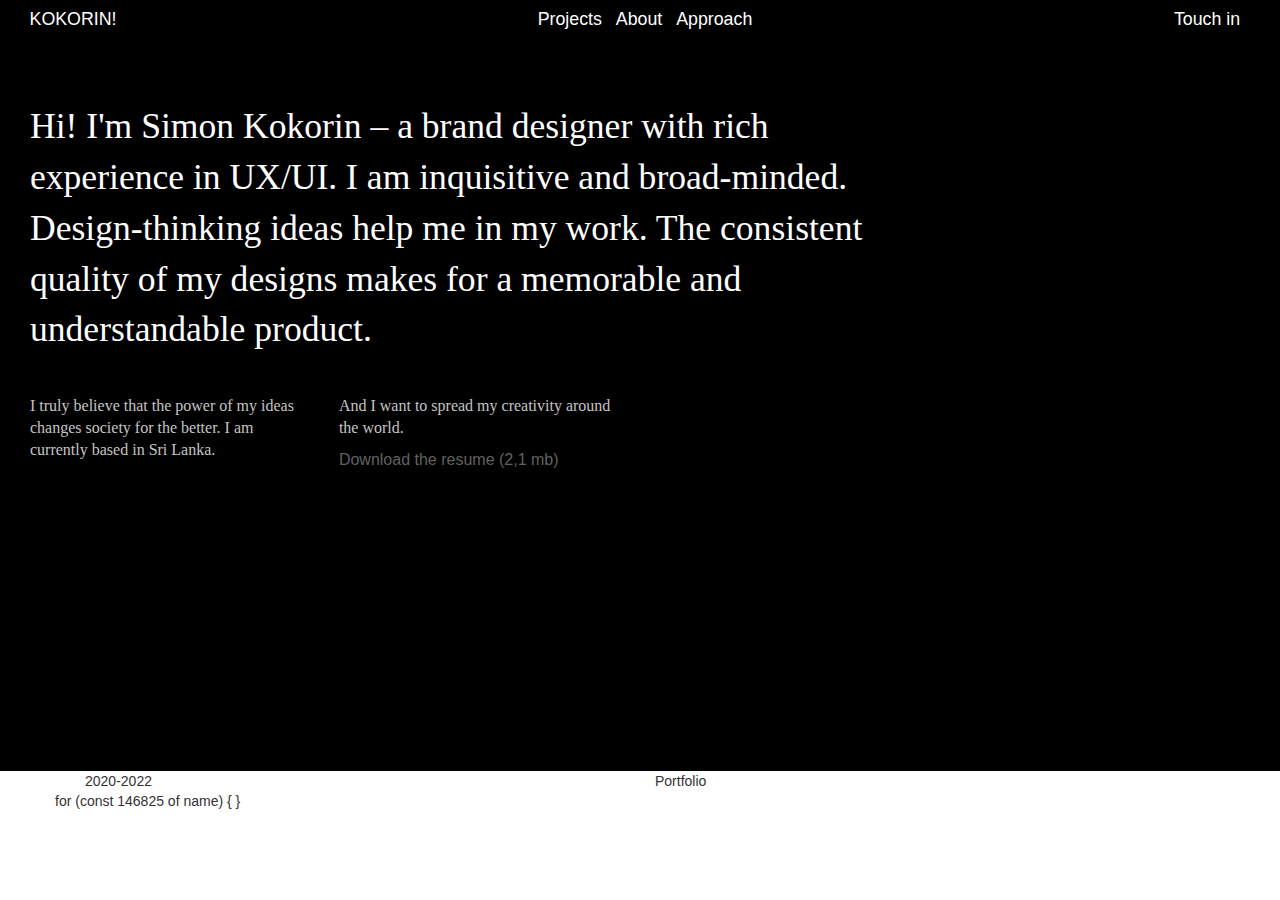
==== github/index.html @ 40609be0 "Add files" ====
<!DOCTYPE html>
<html lang="en">
<head>
    <meta charset="UTF-8">
    <meta http-equiv="X-UA-Compatible" content="IE=edge">
    <meta name="viewport" content="width=device-width, initial-scale=1.0">
    <link rel="stylesheet" href="css/bootstrap.css">
    <link rel="stylesheet" href="css/style.css">
    <title>Portfolio</title>
</head>
<body>
  <div class="header">
    <h4 class="header-name"><a href="/index.html">KOKORIN!</a></h4>
    <div class="header-menu">
        <h4><a href="/index.html">Projects</a></h4>
        <h4><a href="/index.html">About</a></h4>
        <h4><a href="/index.html">Approach</a></h4>
    </div>
    <h4 class="header-touch-in"><a href="/index.html">Touch in</a></h4>
</div>
<div class="main-block"> 
    <p>Hi! I'm Simon Kokorin – a brand designer with rich experience in UX/UI. I am inquisitive and broad-minded. Design-thinking ideas help me in my work. The consistent quality of my designs makes for a memorable and understandable product.</p>
    <div class="additional-block"><p>I truly believe that the power of my ideas changes society for the better. I am currently based in Sri Lanka.</p></div>
    <div class="additional-block"><p>And I want to spread my creativity around the world.</p>
        <a href="/index.html" download="/test_index.html">Download the resume (2,1 mb)</a>
    </div>
</div>
<div class="section"><div class="container">
   <div class="row">
    <div class="col-lg-12 col-sm-12 col-xs-12">
        <div class="col-lg-6 col-xs-6 col-sm-6"><span>2020-2022</span> </div>
        <div class="col-lg-6 col-xs-6 col-sm-6"><span>Portfolio</span> </div>
    </div>
   
   for (const 146825 of name) {
    
   }
    </div>
    
   </div>
</div></div>


</body>
</html>
---- github/css/style.css ----
* {
    box-sizing: border-box;
}
.header {
    height: 71px;
    padding: 10px;
    background: #000000;
    display: table;
    width: 100%;
}

.header-name {
    color: white;
    display: table-cell;
    text-align: center;
    width: 10%;
}

.header-touch-in {
    color: white;
    display: table-cell;
    text-align: center;
    width: 10%;
}

.header-menu {
    color: white;
    display: table-cell;
    text-align: center;
    width: 80%;
}
.header-menu h4 {
    display: inline;
    margin-left: 10px;
}

a {
    text-decoration: none;
    color: white;
    font-size: calc(0.5rem + 1vw);
}

.main-block {
    background: #000000;
    color: white;
    height: 700px;
}

.main-block p {
    padding: 30px;    
    margin-right: 30%;
    font-family: 'Vela Sans';
    font-style: normal;
    font-weight: 500;
    font-size: 48px;
    font-size: calc(1rem + 2vw);
}

.additional-block {
    display: inline-block;
    width: 20%;
    height: 15%;
    vertical-align: top;
    font-size: 10px;
    margin-left: 30px;
    width: 275px;
    height: 75px;
    
}

.additional-block p {
    padding: 0px;
    color: #C4C4C4;
    width: 100%;
    font-family: 'Vela Sans';
    font-style: normal;
    font-weight: 400;
    font-size: 16px;
    line-height: 22px;
}

.additional-block a {
    color: #616160;
    font-size: 16px;
}

.portfolio-block {
    border: #000000 dotted 3px;
}

.portfolio-header {
    border: #000000 dotted 3px;
}
.portfolio-header span {
    /* display: inline-block; */
}
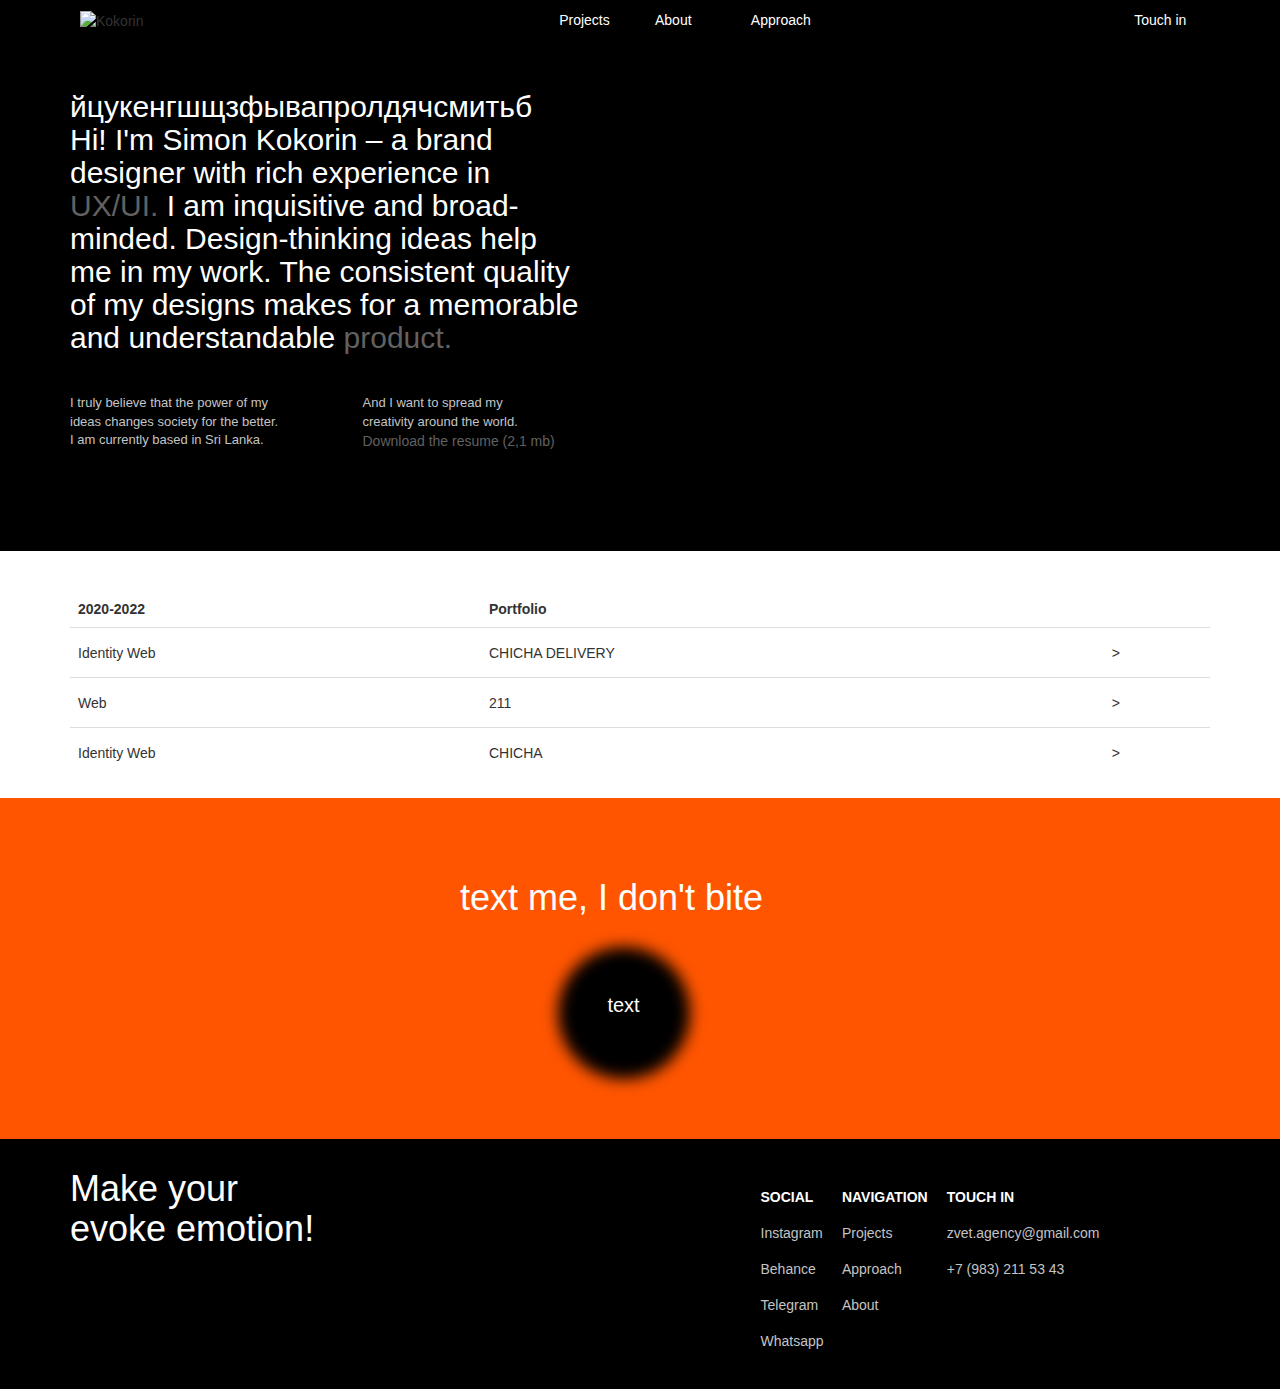
==== commit a507e910: "обновил index" ====
--- a/github/index.html
+++ b/github/index.html
@@ -1,45 +1,229 @@
+
 <!DOCTYPE html>
 <html lang="en">
-<head>
-    <meta charset="UTF-8">
-    <meta http-equiv="X-UA-Compatible" content="IE=edge">
-    <meta name="viewport" content="width=device-width, initial-scale=1.0">
-    <link rel="stylesheet" href="css/bootstrap.css">
-    <link rel="stylesheet" href="css/style.css">
-    <title>Portfolio</title>
-</head>
-<body>
-  <div class="header">
-    <h4 class="header-name"><a href="/index.html">KOKORIN!</a></h4>
-    <div class="header-menu">
-        <h4><a href="/index.html">Projects</a></h4>
-        <h4><a href="/index.html">About</a></h4>
-        <h4><a href="/index.html">Approach</a></h4>
-    </div>
-    <h4 class="header-touch-in"><a href="/index.html">Touch in</a></h4>
-</div>
-<div class="main-block"> 
-    <p>Hi! I'm Simon Kokorin – a brand designer with rich experience in UX/UI. I am inquisitive and broad-minded. Design-thinking ideas help me in my work. The consistent quality of my designs makes for a memorable and understandable product.</p>
-    <div class="additional-block"><p>I truly believe that the power of my ideas changes society for the better. I am currently based in Sri Lanka.</p></div>
-    <div class="additional-block"><p>And I want to spread my creativity around the world.</p>
-        <a href="/index.html" download="/test_index.html">Download the resume (2,1 mb)</a>
-    </div>
-</div>
-<div class="section"><div class="container">
-   <div class="row">
-    <div class="col-lg-12 col-sm-12 col-xs-12">
-        <div class="col-lg-6 col-xs-6 col-sm-6"><span>2020-2022</span> </div>
-        <div class="col-lg-6 col-xs-6 col-sm-6"><span>Portfolio</span> </div>
-    </div>
-   
-   for (const 146825 of name) {
-    
-   }
-    </div>
-    
-   </div>
-</div></div>
-
-
-</body>
-</html>+    <head>
+        <meta charset="utf-8">
+        <meta http-equiv="X-UA-Compatible" content="IE=edge">
+        <meta name="viewport" content="width=device-width, initial-scale=1">
+        <title>Kokorin Portfolio</title>
+
+        <!-- Bootstrap CSS -->
+        <link href="./css/bootstrap.css" rel="stylesheet">
+        <link href="./css/style.css" rel="stylesheet">
+  
+    </head>
+    <body>
+        <!-- jQuery -->
+        <script src="https://ajax.googleapis.com/ajax/libs/jquery/1.12.4/jquery.min.js"></script>
+
+        <script>
+            $(document).ready(function() {
+                $('.popup-btn').on('click',function(event) {
+                    event.preventDefault();
+                    $('.popup').fadeIn();
+                })
+                $('.popup-close').on('click', function (event) {
+                    event.preventDefault();
+                    $('.popup').fadeOut();
+                });
+            })
+        </script>  
+
+        <div class="popup">
+            <div class="popup-dialog">
+                <div class="popup-content">
+                    
+                    <h4 class="popup-header">
+                        Let's take your project <br> to the <span>next level!</span> 
+                    </h4>
+                    <button class="popup-close">&times;</button>
+                    <div class="popup-form">
+                        <form action="#">
+                            <div class="popup-form-leftside">
+                                <input type="text" class="popup-form-input" placeholder="Name">
+                                <input type="tel" class="popup-form-input" placeholder="phoneNumber">
+                            </div>
+                            <div class="popup-form-rightside">
+                                <input type="email" class="popup-form-input" placeholder="Email">
+                                <input type="text" class="popup-form-input" placeholder="About">
+                                <button type="submit" class="popup-form-btn">Send
+                                    <div>
+                                        <span>></span>
+                                        <img src="./img/inst.svg" alt="">
+                                    </div>
+                                </button>
+                            </div>
+                        </form>
+                    </div>
+                    <div class="popup-footer">
+                        <div class="popup-footer-leftside">
+                            <div class="popup-footer-item">
+                                <span>></span>
+                            </div>
+                            <div class="popup-footer-item">
+                                <a href="mailto:zvet.agency@gmail.com">zvet.agency@gmail.com</a>
+                            </div>
+                            <div class="popup-footer-item">
+                                <a href="tel:+79832115343">+7 (983) 211 53 43</a>
+                            </div>
+                        </div>
+                        <div class="popup-footer-rightside">
+                             <div class="popup-footer-item">
+                                <a href="#"><img src="./img/inst.svg" alt="Inst"></a>
+                            </div>
+                            <div class="popup-footer-item">
+                                <a href="#">
+                                    <img src="./img/Be.png"  alt="Be">
+                                </a>
+                            </div>
+                        </div>
+                       
+                    </div>
+                </div>
+            </div>
+        </div>
+
+        <main class="main">
+            <div class="container">
+                <div class="header">
+
+                    <div class="row">
+
+                        <div class="col-md-2 col-xs-2">
+                            <div class="logo"><img src="/img/logo.svg" alt="Kokorin"></div>
+                        </div>
+
+                        <div class="col-md-3 col-md-offset-3 col-xs-3 col-xs-offset-1">
+                            
+                            <div class="row">
+                                <div class="col-md-4 col-xs-4">
+                                    <a href="/index.html">Projects</a>
+                                </div>
+                                <div class="col-md-4 col-xs-4">
+                                    <a href="/index.html">About</a>
+                                </div>
+                                <div class="col-md-4 col-xs-4">
+                                    <a href="/index.html">Approach</a>
+                                </div>
+                            </div>
+                        </div>
+
+                        <div class="col-md-1 col-md-offset-3 col-xs-1 col-xs-offset-3 col-sm-1 col-sm-offset-4">
+                            <a href="#popup" class="popup-btn">Touch in</a>
+                        </div>
+                    </div>
+                </div>
+                <div class="main-content">
+
+                    <div class="row">
+                        <div class="col-md-8">
+                            <div class="main-title">
+                                <h1>йцукенгшщзфывапролдячсмитьб <br>
+                                     Hi! I'm Simon Kokorin – a brand <br> designer with rich experience in <br> <a href="./index.html">UX/UI.</a>  I am inquisitive and broad- <br> minded. Design-thinking ideas help <br> me in my work. The consistent quality <br> of my designs makes for a memorable <br> and understandable <a href="./index.html">product.</a> </h1>
+                            </div>
+                        </div>
+
+                        <div class="col-md-4">
+                            <div class="main-gif">
+                                <!-- <img src="./img/logo.svg" alt=""> -->
+                            </div>
+                        </div>
+                    </div>
+                    <div class="row">
+                        <div class="col-md-3 col-xs-12 col-sm-3">
+                            <div class="main-addBlock">I truly believe that the power of my <br> ideas changes society for the better. <br>  I am currently based in Sri Lanka.</div>
+                        </div>
+                        <div class="col-md-3 col-xs-12 col-sm-3">
+                            <div class="main-addBlock">And I want to spread my <br> creativity around the world. <br></div>
+                            <a href="/index.html">Download the resume (2,1 mb)</a>
+                        </div>
+                    </div>
+                </div>
+            </div>
+        </main>
+        <section class="portfolio">
+            <div class="container">
+                <div class="portfolio-table">
+                    <table class="table">
+                        <tr>
+                            <th>2020-2022</th>
+                            <th>Portfolio</th>
+                        </tr>
+                        <tr class="portfolio-row">
+                            <td>Identity Web</td>
+                            <td>CHICHA DELIVERY</td>
+                            <td class="portfolio-arrow">></td>
+                        </tr>
+                        <tr class="portfolio-row">
+                            <td>Web</td>
+                            <td>211</td>
+                            <td class="portfolio-arrow">></td>
+                        </tr>
+                        <tr class="portfolio-row">
+                            <td>Identity Web</td>
+                            <td>CHICHA</td>
+                            <td class="portfolio-arrow">></td>
+                        </tr>
+                    </table>
+                </div>
+            </div>
+        </section>
+        <section class="contact-me">
+            <div class="container">
+                <div class="row">
+                    <div class="col-md-8 col-md-offset-4 col-xs-4 col-xs-offset-4 col-sm-8 col-sm-offset-4">
+                        <h1>text me, I don't bite</h1>
+                    </div>
+                </div> 
+
+                <div class="row">
+                    <div class="col-md-2 col-md-offset-5 col-xs-2 col-xs-offset-3 col-sm-2 col-sm-offset-5">
+                        <div class="contact-me-ellipse">
+                            <div class="background"></div>
+                            <div class="textarea"><span>text</span></div>
+                        </div>
+                    </div>
+                </div>
+            </div>
+        </section>
+        
+       <footer class="footer">
+        <div class="container">
+            <div class="row">
+
+                <div class="footer-text col-md-3">
+                    <h1>Make your <br> evoke emotion!</h1>
+                </div>
+
+                <div class="footer-contacts col-md-4 col-md-offset-4">
+                    <table class="table">
+                        <tr>
+                            <th>Social</th>
+                            <th>Navigation</th>
+                            <th>Touch in</th>
+                        </tr>
+                        <tr>
+                            <td><a href="./index.html">Instagram</a></td>
+                            <td><a href="./index.html">Projects</a></td>
+                            <td><a href="./index.html">zvet.agency@gmail.com</a></td>
+                        </tr>
+                        <tr>
+                            <td><a href="./index.html">Behance</a></td>
+                            <td><a href="./index.html">Approach</a></td>
+                            <td><a href="./index.html">+7 (983) 211 53 43</a></td>
+                        </tr>
+                        <tr>
+                            <td><a href="./index.html">Telegram</a></td>
+                            <td><a href="./index.html">About</a></td>
+                        </tr>
+                        <tr>
+                            <td><a href="./index.html">Whatsapp</a></td>
+                        </tr>
+                    </table>
+                </div>
+            </div>
+        </div>
+       </footer>
+       
+    </body>
+</html>
--- a/github/css/style.css
+++ b/github/css/style.css
@@ -1,96 +1,248 @@
-* {
-    box-sizing: border-box;
+@media (max-width: 410px) {
+  .footer .table {
+    font-size: 0.6rem;
+  }
+  .popup-form > form {
+    flex-wrap: wrap;
+  }
+}
+html {
+  font-size: 10px;
+}
+@media (max-width: 700px) {
+  html {
+    font-size: 5px;
+  }
+}
+@media (max-width: 700px) {
+  html {
+    font-size: 5px;
+  }
+}
+section {
+  padding: 10rem 0;
 }
 .header {
-    height: 71px;
-    padding: 10px;
-    background: #000000;
-    display: table;
-    width: 100%;
-}
-
-.header-name {
-    color: white;
-    display: table-cell;
-    text-align: center;
-    width: 10%;
-}
-
-.header-touch-in {
-    color: white;
-    display: table-cell;
-    text-align: center;
-    width: 10%;
-}
-
-.header-menu {
-    color: white;
-    display: table-cell;
-    text-align: center;
-    width: 80%;
-}
-.header-menu h4 {
-    display: inline;
-    margin-left: 10px;
-}
-
+  height: 7rem;
+  padding: 1rem;
+}
 a {
-    text-decoration: none;
-    color: white;
-    font-size: calc(0.5rem + 1vw);
-}
-
-.main-block {
-    background: #000000;
-    color: white;
-    height: 700px;
-}
-
-.main-block p {
-    padding: 30px;    
-    margin-right: 30%;
-    font-family: 'Vela Sans';
-    font-style: normal;
-    font-weight: 500;
-    font-size: 48px;
-    font-size: calc(1rem + 2vw);
-}
-
-.additional-block {
-    display: inline-block;
-    width: 20%;
-    height: 15%;
-    vertical-align: top;
-    font-size: 10px;
-    margin-left: 30px;
-    width: 275px;
-    height: 75px;
-    
-}
-
-.additional-block p {
-    padding: 0px;
-    color: #C4C4C4;
-    width: 100%;
-    font-family: 'Vela Sans';
-    font-style: normal;
-    font-weight: 400;
-    font-size: 16px;
-    line-height: 22px;
-}
-
-.additional-block a {
-    color: #616160;
-    font-size: 16px;
-}
-
-.portfolio-block {
-    border: #000000 dotted 3px;
-}
-
-.portfolio-header {
-    border: #000000 dotted 3px;
-}
-.portfolio-header span {
-    /* display: inline-block; */
-}+  color: #ffffff;
+}
+a:hover {
+  color: #ffffff;
+  text-decoration-line: none;
+}
+a:link {
+  text-decoration-line: none;
+  color: #ffffff;
+}
+button,
+input,
+a {
+  border: none;
+}
+button:focus,
+input:focus,
+a:focus {
+  outline: none;
+}
+.logo {
+  font-family: sans-serif;
+}
+.main-title h1 {
+  font-size: 3rem;
+}
+@font-face {
+  font-family: 'Halant';
+  font-weight: 400;
+  font-style: normal;
+  src: url(/fonts/Halant-Regular.eot);
+  src: url(/fonts/Halant-Regular.eot?#iefix) format("embedded-opentype"), url(/fonts/Halant-Regular.woff) format("woff"), url(/fonts/Halant-Regular.ttf) format("truetype");
+}
+.popup {
+  display: none;
+  z-index: 9;
+  left: 0;
+  top: 0;
+  bottom: 0;
+  right: 0;
+  width: 100%;
+  height: 100%;
+  background-color: rgba(0, 0, 0, 0.5);
+  position: fixed;
+}
+.popup-content {
+  position: fixed;
+  left: 50%;
+  top: 10%;
+  background-color: #000000;
+  transform: translateX(-50%);
+  color: #ffffff;
+  max-width: 60rem;
+  min-width: 4rem;
+}
+.popup-header {
+  padding: 1rem 1rem;
+}
+.popup-header span {
+  color: red;
+}
+.popup-form-input {
+  background-color: #000000;
+  border-style: none;
+  border-bottom: 1px solid #777777;
+  margin: 2rem;
+}
+.popup-form-input::placeholder {
+  color: #ffffff;
+  font-size: 1rem;
+}
+.popup-form-input:focus::placeholder {
+  color: transparent;
+}
+.popup-form-btn {
+  display: block;
+  background-color: transparent;
+  border-bottom: 1px solid #777777;
+  border-top: 1px solid #777777;
+  margin: 2rem;
+  font-size: 1rem;
+  padding: 10px 10px 10px 0px;
+  text-align: left;
+}
+.popup-form-btn > div {
+  display: inline-block;
+  margin-left: 80px;
+  justify-content: space-evenly;
+}
+.popup-form > form {
+  display: flex;
+  flex-direction: row;
+  justify-content: left;
+}
+.popup-form-leftside {
+  flex-basis: 40%;
+  flex-wrap: wrap;
+}
+.popup-form-rightside {
+  display: flex;
+  flex-direction: column;
+}
+.popup-close {
+  position: absolute;
+  top: 2rem;
+  right: 1rem;
+  background-color: transparent;
+  border: none;
+  text-align: center;
+  font-size: 2.5rem;
+}
+.popup-footer {
+  margin-top: 3rem;
+  display: flex;
+  padding: 1.5rem;
+  flex-direction: row;
+  justify-content: space-between;
+  align-items: flex-end;
+}
+.popup-footer-item a {
+  color: #c4c4c4;
+}
+.popup-footer-leftside {
+  display: flex;
+  gap: 2rem;
+  flex-wrap: wrap;
+}
+.popup-footer-rightside {
+  display: flex;
+  gap: 2rem;
+}
+.main {
+  background-color: #000000;
+}
+.main-content {
+  color: #ffffff;
+  padding-bottom: 10rem;
+}
+.main-content a {
+  color: #616160;
+}
+.main-addBlock {
+  color: #c4c4c4;
+  padding-top: 3rem;
+  font-size: small;
+}
+.portfolio {
+  padding: 4rem 0px 0px 0px;
+}
+.portfolio-table .table th {
+  border-top: none;
+}
+.portfolio-table .table td {
+  height: 50px;
+  vertical-align: middle;
+}
+.portfolio-row .portfolio:hover-arrow {
+  transform: translateX(3px);
+}
+.portfolio-arrow {
+  transition: all .25s linear ;
+}
+.portfolio-row:hover .portfolio-arrow {
+  transform: translateX(10px);
+}
+.contact-me {
+  background-color: #ff5500;
+  color: #ffffff;
+  font-family: sans-serif;
+  font-size: 20px;
+  padding: 60px 0px;
+  z-index: -2;
+  position: relative;
+}
+.contact-me-ellipse {
+  position: relative;
+  margin-top: 20px;
+  width: 132px;
+  height: 132px;
+}
+.contact-me .background {
+  position: absolute;
+  top: 0;
+  left: 0;
+  right: 0;
+  bottom: 0;
+  border-radius: 50%;
+  background-color: black;
+  filter: blur(7.5px);
+  z-index: -1;
+}
+.contact-me .textarea {
+  position: absolute;
+  left: 50%;
+  transform: translateX(-50%) translateY(100%);
+  padding: 0.5rem;
+}
+.footer {
+  padding: 1rem 0;
+  background-color: black;
+}
+.footer-text {
+  color: #ffffff;
+}
+.footer-contacts {
+  margin-top: 30px;
+  color: #ffffff;
+}
+.footer .table td {
+  border: none;
+  font-family: 'Lucida Sans', 'Lucida Sans Regular', 'Lucida Grande', 'Lucida Sans Unicode', Geneva, Verdana, sans-serif;
+}
+.footer .table td a {
+  color: #c4c4c4;
+}
+.footer .table th {
+  border-top: none;
+  text-transform: uppercase;
+}
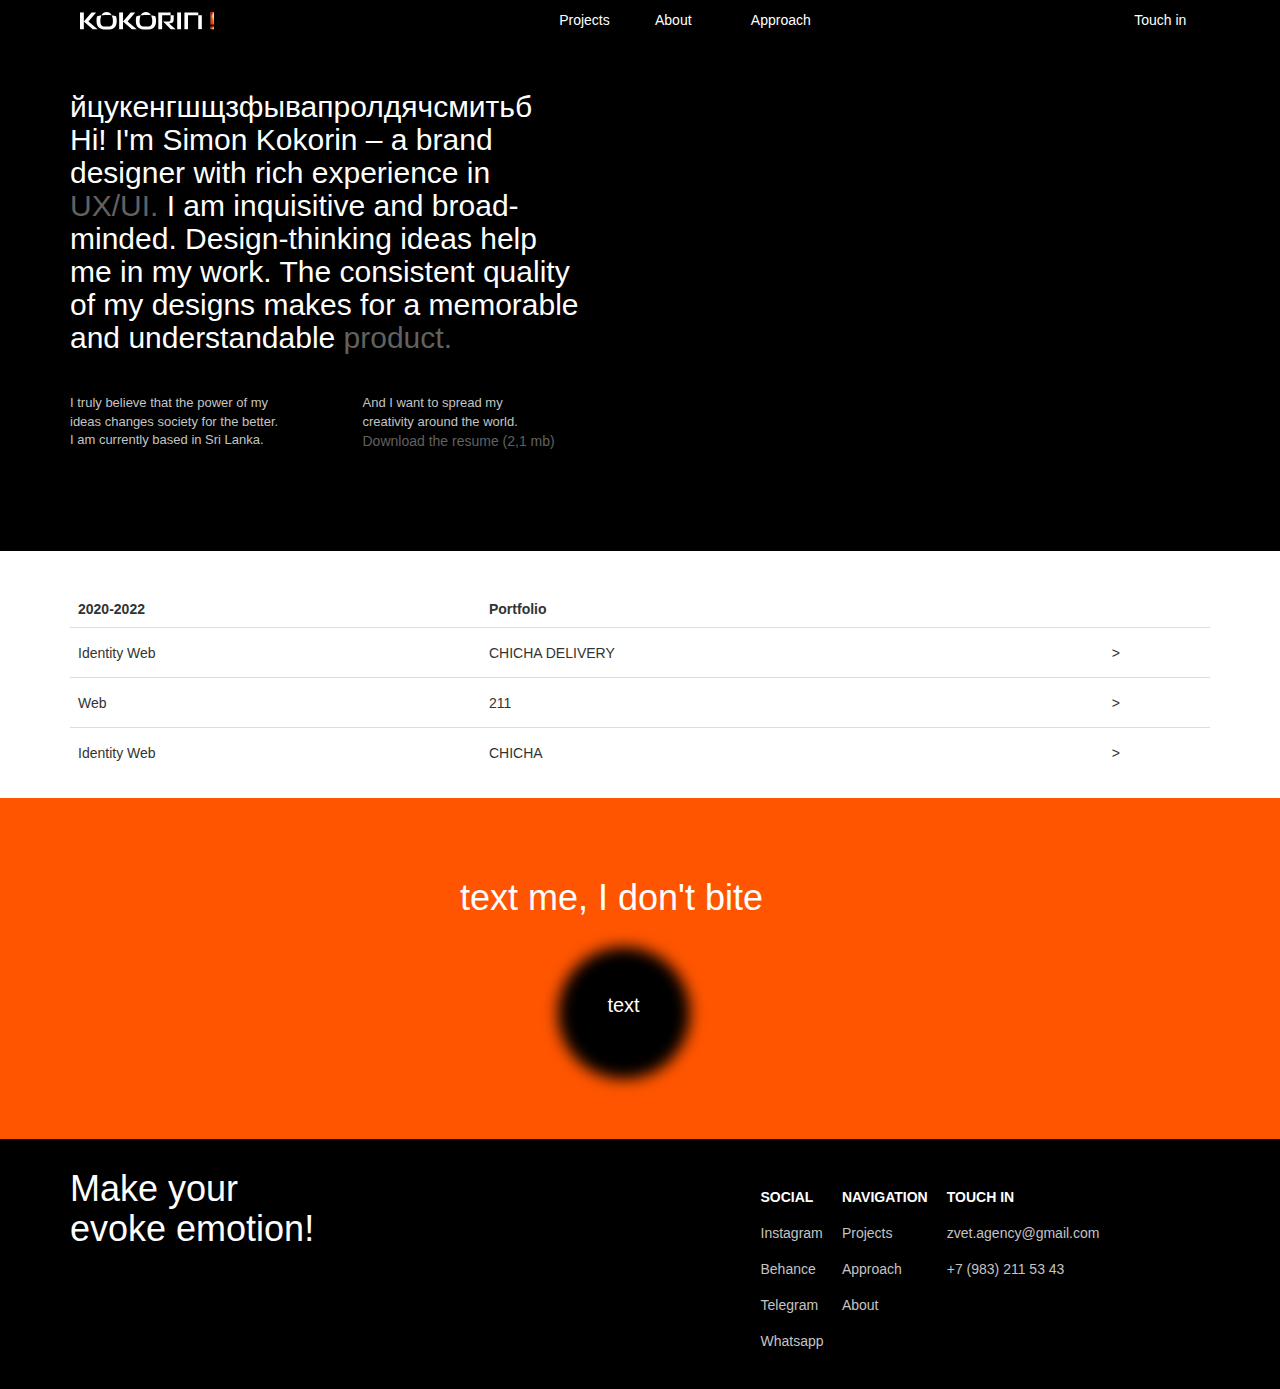
==== commit 20b28270: "обновил пути для img 2" ====
--- a/github/index.html
+++ b/github/index.html
@@ -8,8 +8,8 @@
         <title>Kokorin Portfolio</title>
 
         <!-- Bootstrap CSS -->
-        <link href="./css/bootstrap.css" rel="stylesheet">
-        <link href="./css/style.css" rel="stylesheet">
+        <link href="css/bootstrap.css" rel="stylesheet">
+        <link href="css/style.css" rel="stylesheet">
   
     </head>
     <body>
@@ -49,7 +49,7 @@
                                 <button type="submit" class="popup-form-btn">Send
                                     <div>
                                         <span>></span>
-                                        <img src="./img/inst.svg" alt="">
+                                        <img src="img/inst.svg" alt="">
                                     </div>
                                 </button>
                             </div>
@@ -69,11 +69,11 @@
                         </div>
                         <div class="popup-footer-rightside">
                              <div class="popup-footer-item">
-                                <a href="#"><img src="./img/inst.svg" alt="Inst"></a>
-                            </div>
-                            <div class="popup-footer-item">
-                                <a href="#">
-                                    <img src="./img/Be.png"  alt="Be">
+                                <a href=""><img src="img/inst.svg" alt="Inst"></a>
+                            </div>
+                            <div class="popup-footer-item">
+                                <a href="">
+                                    <img src="img/Be.png"  alt="Be">
                                 </a>
                             </div>
                         </div>
@@ -90,20 +90,20 @@
                     <div class="row">
 
                         <div class="col-md-2 col-xs-2">
-                            <div class="logo"><img src="/img/logo.svg" alt="Kokorin"></div>
+                            <div class="logo"><img src="img/logo.svg" alt="Kokorin"></div>
                         </div>
 
                         <div class="col-md-3 col-md-offset-3 col-xs-3 col-xs-offset-1">
                             
                             <div class="row">
                                 <div class="col-md-4 col-xs-4">
-                                    <a href="/index.html">Projects</a>
+                                    <a href="/github/index.html">Projects</a>
                                 </div>
                                 <div class="col-md-4 col-xs-4">
-                                    <a href="/index.html">About</a>
+                                    <a href="/github/index.html">About</a>
                                 </div>
                                 <div class="col-md-4 col-xs-4">
-                                    <a href="/index.html">Approach</a>
+                                    <a href="/github/index.html">Approach</a>
                                 </div>
                             </div>
                         </div>
@@ -119,13 +119,12 @@
                         <div class="col-md-8">
                             <div class="main-title">
                                 <h1>йцукенгшщзфывапролдячсмитьб <br>
-                                     Hi! I'm Simon Kokorin – a brand <br> designer with rich experience in <br> <a href="./index.html">UX/UI.</a>  I am inquisitive and broad- <br> minded. Design-thinking ideas help <br> me in my work. The consistent quality <br> of my designs makes for a memorable <br> and understandable <a href="./index.html">product.</a> </h1>
+                                     Hi! I'm Simon Kokorin – a brand <br> designer with rich experience in <br> <a href="/github/index.html">UX/UI.</a>  I am inquisitive and broad- <br> minded. Design-thinking ideas help <br> me in my work. The consistent quality <br> of my designs makes for a memorable <br> and understandable <a href="/github/index.html">product.</a> </h1>
                             </div>
                         </div>
 
                         <div class="col-md-4">
                             <div class="main-gif">
-                                <!-- <img src="./img/logo.svg" alt=""> -->
                             </div>
                         </div>
                     </div>
@@ -135,7 +134,7 @@
                         </div>
                         <div class="col-md-3 col-xs-12 col-sm-3">
                             <div class="main-addBlock">And I want to spread my <br> creativity around the world. <br></div>
-                            <a href="/index.html">Download the resume (2,1 mb)</a>
+                            <a href="/github/index.html">Download the resume (2,1 mb)</a>
                         </div>
                     </div>
                 </div>
@@ -203,21 +202,21 @@
                             <th>Touch in</th>
                         </tr>
                         <tr>
-                            <td><a href="./index.html">Instagram</a></td>
-                            <td><a href="./index.html">Projects</a></td>
-                            <td><a href="./index.html">zvet.agency@gmail.com</a></td>
-                        </tr>
-                        <tr>
-                            <td><a href="./index.html">Behance</a></td>
-                            <td><a href="./index.html">Approach</a></td>
-                            <td><a href="./index.html">+7 (983) 211 53 43</a></td>
-                        </tr>
-                        <tr>
-                            <td><a href="./index.html">Telegram</a></td>
-                            <td><a href="./index.html">About</a></td>
-                        </tr>
-                        <tr>
-                            <td><a href="./index.html">Whatsapp</a></td>
+                            <td><a href="/github/index.html">Instagram</a></td>
+                            <td><a href="/github/index.html">Projects</a></td>
+                            <td><a href="/github/index.html">zvet.agency@gmail.com</a></td>
+                        </tr>
+                        <tr>
+                            <td><a href="/github/index.html">Behance</a></td>
+                            <td><a href="/github/index.html">Approach</a></td>
+                            <td><a href="/github/index.html">+7 (983) 211 53 43</a></td>
+                        </tr>
+                        <tr>
+                            <td><a href="/github/index.html">Telegram</a></td>
+                            <td><a href="/github/index.html">About</a></td>
+                        </tr>
+                        <tr>
+                            <td><a href="/github/index.html">Whatsapp</a></td>
                         </tr>
                     </table>
                 </div>
